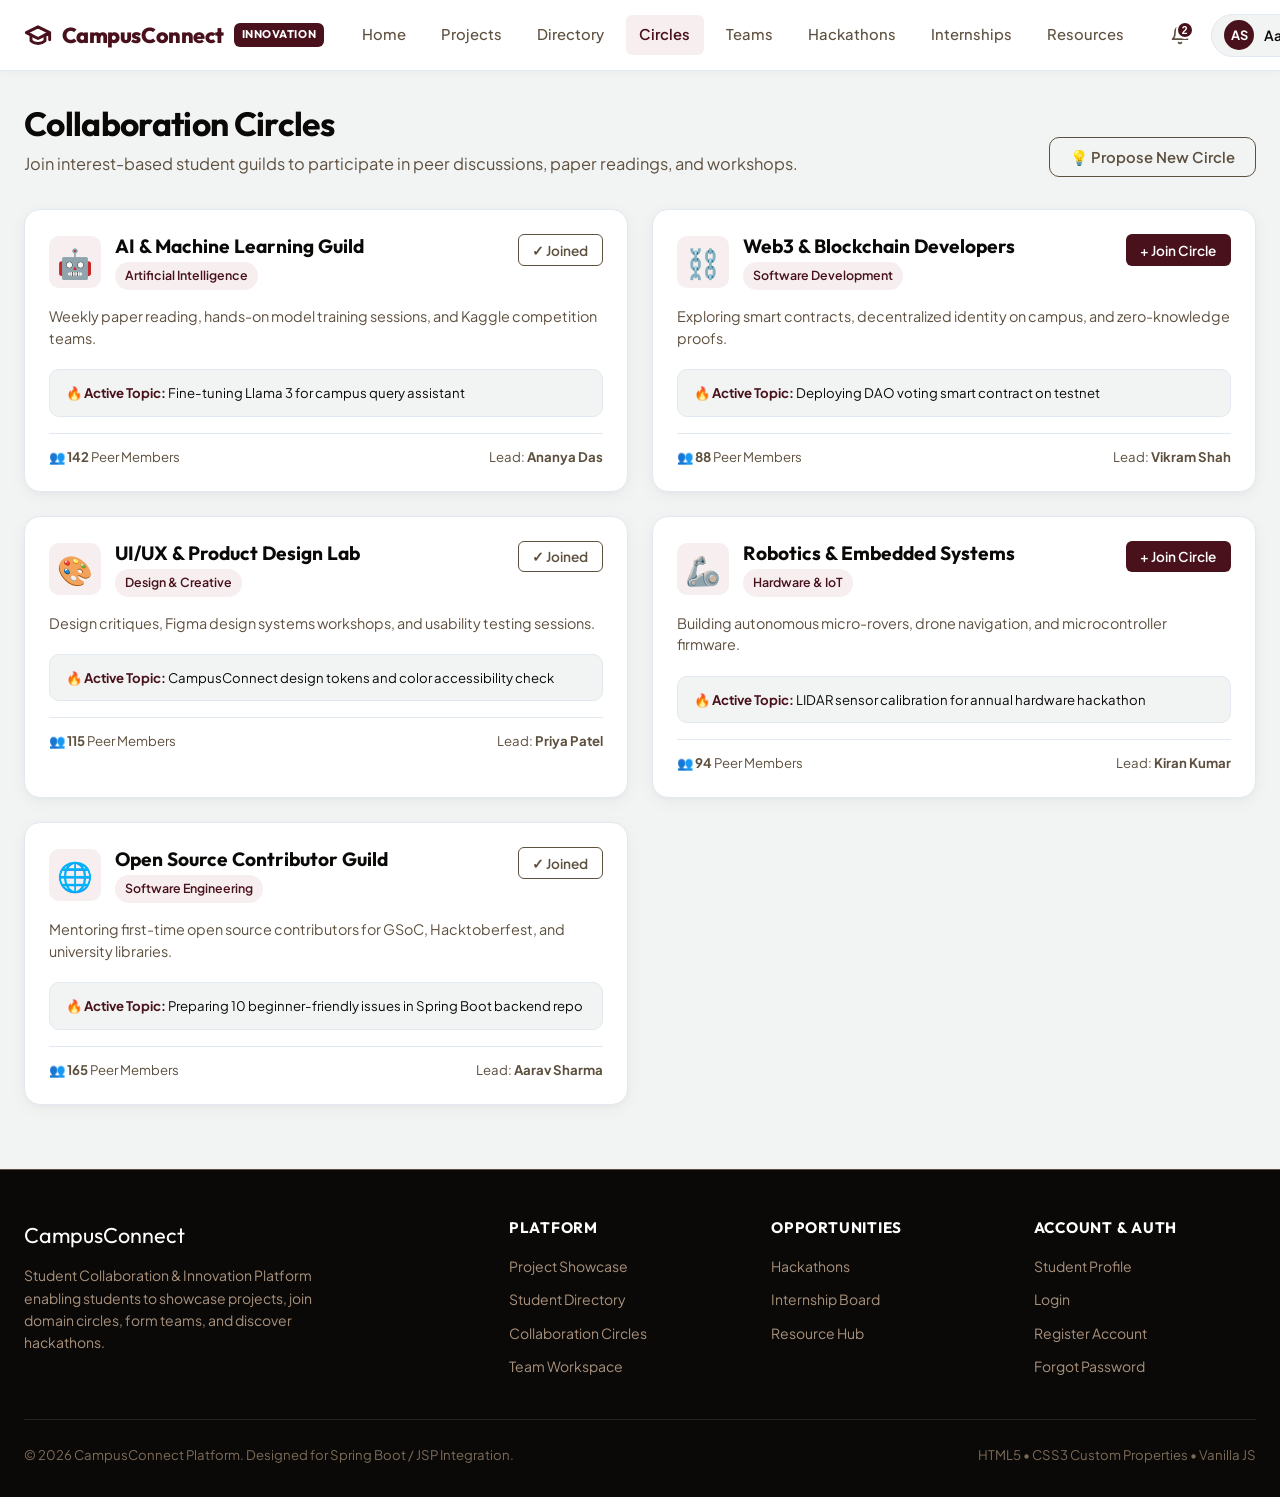
==== frontend/circles.html @ 6ef36823 "feat: initialize CampusConnect frontend project - Set up React with Vite, Tailwind CSS, and TypeScri" ====
<!DOCTYPE html>
<html lang="en">
<head>
  <meta charset="UTF-8">
  <meta name="viewport" content="width=device-width, initial-scale=1.0">
  <title>Collaboration Circles – CampusConnect</title>
  <link rel="stylesheet" href="css/styles.css">
  <style>
    .circle-card-header {
      display: flex;
      justify-content: space-between;
      align-items: flex-start;
      margin-bottom: 1rem;
    }
    .circle-icon-box {
      width: 52px;
      height: 52px;
      border-radius: var(--radius-md);
      background-color: var(--night-bordeaux-light);
      display: flex;
      align-items: center;
      justify-content: center;
      font-size: 1.8rem;
    }
  </style>
</head>
<body>

  <!-- Main Navigation Header -->
  <div id="main-nav"></div>

  <!-- Main Content Container -->
  <main class="main-content">

    <div class="page-header">
      <div>
        <h1 class="page-title">Collaboration Circles</h1>
        <p class="page-subtitle">Join interest-based student guilds to participate in peer discussions, paper readings, and workshops.</p>
      </div>
      <button class="btn btn-outline" onclick="showToast('Guild creation proposals are submitted to Faculty Mentors.', 'info')">
        💡 Propose New Circle
      </button>
    </div>

    <!-- Circles Grid -->
    <div class="grid grid-cols-2" id="circles-grid">
      <!-- Populated via JS -->
    </div>

  </main>

  <!-- Footer -->
  <div id="main-footer"></div>

  <!-- JavaScript dependencies -->
  <script src="js/mock-data.js"></script>
  <script src="js/main.js"></script>
  <script>
    let circlesList = getStoredData("circles", MOCK_DATA.circles);

    document.addEventListener("DOMContentLoaded", () => {
      renderCircles();
    });

    function renderCircles() {
      const grid = document.getElementById("circles-grid");
      if (!grid) return;

      grid.innerHTML = circlesList.map(c => `
        <div class="card card-interactive" data-circle-id="${c.id}">
          <div class="circle-card-header">
            <div style="display: flex; align-items: center; gap: 0.85rem;">
              <div class="circle-icon-box">${c.icon}</div>
              <div>
                <h3 style="font-size: 1.2rem; margin-bottom: 0.2rem;">${c.name}</h3>
                <span class="badge badge-bordeaux">${c.category}</span>
              </div>
            </div>
            <button class="btn btn-sm ${c.joined ? 'btn-outline' : 'btn-primary'}" onclick="toggleCircleJoin('${c.id}')">
              ${c.joined ? '✓ Joined' : '+ Join Circle'}
            </button>
          </div>

          <p style="color: var(--stone-brown); font-size: 0.9rem; margin-bottom: 1.25rem; line-height: 1.5;">
            ${c.description}
          </p>

          <div style="background-color: var(--white-smoke); border: 1px solid var(--border-color); padding: 0.75rem 1rem; border-radius: var(--radius-md); margin-bottom: 1rem; font-size: 0.825rem;">
            <strong style="color: var(--night-bordeaux);">🔥 Active Topic:</strong> ${c.activeDiscussions}
          </div>

          <div style="display: flex; justify-content: space-between; align-items: center; border-top: 1px solid var(--border-color); padding-top: 0.75rem; font-size: 0.825rem; color: var(--stone-brown);">
            <span>👥 <strong>${c.membersCount}</strong> Peer Members</span>
            <span>Lead: <strong>${c.leadName}</strong></span>
          </div>
        </div>
      `).join('');
    }

    function toggleCircleJoin(circleId) {
      const target = circlesList.find(c => c.id === circleId);
      if (target) {
        target.joined = !target.joined;
        if (target.joined) {
          target.membersCount += 1;
          showToast(`Joined ${target.name}!`, "success");
        } else {
          target.membersCount -= 1;
          showToast(`Left ${target.name}.`, "info");
        }
        setStoredData("circles", circlesList);
        renderCircles();
      }
    }
  </script>
</body>
</html>
---- frontend/css/styles.css ----
/* CampusConnect Global Stylesheet */
@import url('https://fonts.googleapis.com/css2?family=Outfit:wght@400;500;600;700;800&family=Plus+Jakarta+Sans:wght@400;500;600;700&display=swap');

:root {
  --black: #0a0908;
  --night-bordeaux: #49111c;
  --night-bordeaux-hover: #5d1724;
  --night-bordeaux-light: #f6eeef;
  --white-smoke: #f2f4f3;
  --dusty-taupe: #a9927d;
  --dusty-taupe-light: #e8e1d9;
  --stone-brown: #5e503f;
  --stone-brown-light: #7c6b57;
  --white: #ffffff;
  
  --border-color: #e2e8f0;
  --card-shadow: 0 4px 20px -2px rgba(10, 9, 8, 0.05), 0 2px 6px -1px rgba(10, 9, 8, 0.03);
  --card-shadow-hover: 0 12px 28px -4px rgba(73, 17, 28, 0.12), 0 4px 12px -2px rgba(10, 9, 8, 0.06);
  --radius-sm: 6px;
  --radius-md: 10px;
  --radius-lg: 16px;
  --radius-full: 9999px;
  
  --font-heading: 'Outfit', -apple-system, BlinkMacSystemFont, sans-serif;
  --font-body: 'Plus Jakarta Sans', -apple-system, BlinkMacSystemFont, sans-serif;
}

* {
  box-sizing: border-box;
  margin: 0;
  padding: 0;
}

body {
  font-family: var(--font-body);
  background-color: var(--white-smoke);
  color: var(--black);
  line-height: 1.6;
  min-height: 100vh;
  display: flex;
  flex-direction: column;
}

/* Typography */
h1, h2, h3, h4, h5, h6 {
  font-family: var(--font-heading);
  color: var(--black);
  line-height: 1.25;
  font-weight: 700;
}

a {
  color: var(--night-bordeaux);
  text-decoration: none;
  transition: color 0.2s ease;
}

a:hover {
  color: var(--night-bordeaux-hover);
}

/* Header & Navigation */
.navbar {
  background-color: var(--white);
  border-bottom: 1px solid var(--border-color);
  position: sticky;
  top: 0;
  z-index: 1000;
  box-shadow: 0 2px 10px rgba(10, 9, 8, 0.03);
}

.nav-container {
  max-width: 1280px;
  margin: 0 auto;
  padding: 0.85rem 1.5rem;
  display: flex;
  align-items: center;
  justify-content: space-between;
  gap: 1.5rem;
}

.brand-logo {
  display: flex;
  align-items: center;
  gap: 0.6rem;
  font-family: var(--font-heading);
  font-size: 1.35rem;
  font-weight: 800;
  color: var(--night-bordeaux);
  letter-spacing: -0.02em;
}

.brand-badge {
  background-color: var(--night-bordeaux);
  color: var(--white);
  padding: 0.2rem 0.5rem;
  border-radius: var(--radius-sm);
  font-size: 0.7rem;
  font-weight: 700;
  text-transform: uppercase;
  letter-spacing: 0.05em;
}

.nav-menu {
  display: flex;
  align-items: center;
  gap: 0.5rem;
  list-style: none;
}

.nav-link {
  padding: 0.5rem 0.85rem;
  color: var(--stone-brown);
  font-weight: 500;
  font-size: 0.925rem;
  border-radius: var(--radius-sm);
  transition: all 0.2s ease;
  display: flex;
  align-items: center;
  gap: 0.4rem;
}

.nav-link:hover, .nav-link.active {
  color: var(--night-bordeaux);
  background-color: var(--night-bordeaux-light);
  font-weight: 600;
}

.nav-actions {
  display: flex;
  align-items: center;
  gap: 0.85rem;
}

/* Buttons */
.btn {
  display: inline-flex;
  align-items: center;
  justify-content: center;
  gap: 0.5rem;
  padding: 0.6rem 1.25rem;
  font-size: 0.925rem;
  font-weight: 600;
  border-radius: var(--radius-md);
  border: 1px solid transparent;
  cursor: pointer;
  transition: all 0.2s ease;
  font-family: var(--font-body);
  white-space: nowrap;
}

.btn-sm {
  padding: 0.4rem 0.85rem;
  font-size: 0.85rem;
  border-radius: var(--radius-sm);
}

.btn-lg {
  padding: 0.85rem 1.75rem;
  font-size: 1.05rem;
  border-radius: var(--radius-md);
}

.btn-primary {
  background-color: var(--night-bordeaux);
  color: var(--white);
}

.btn-primary:hover {
  background-color: var(--night-bordeaux-hover);
  box-shadow: 0 4px 12px rgba(73, 17, 28, 0.25);
  color: var(--white);
}

.btn-secondary {
  background-color: var(--dusty-taupe);
  color: var(--black);
}

.btn-secondary:hover {
  background-color: #98826e;
  color: var(--black);
}

.btn-outline {
  background-color: transparent;
  border-color: var(--stone-brown);
  color: var(--stone-brown);
}

.btn-outline:hover {
  border-color: var(--night-bordeaux);
  color: var(--night-bordeaux);
  background-color: var(--night-bordeaux-light);
}

.btn-ghost {
  background-color: transparent;
  color: var(--stone-brown);
}

.btn-ghost:hover {
  background-color: rgba(169, 146, 125, 0.15);
  color: var(--black);
}

/* Notification Dropdown & Icon */
.notification-trigger {
  position: relative;
  background: transparent;
  border: none;
  cursor: pointer;
  padding: 0.5rem;
  border-radius: var(--radius-full);
  color: var(--stone-brown);
  transition: all 0.2s ease;
  display: flex;
  align-items: center;
  justify-content: center;
}

.notification-trigger:hover {
  background-color: var(--night-bordeaux-light);
  color: var(--night-bordeaux);
}

.badge-dot {
  position: absolute;
  top: 4px;
  right: 4px;
  background-color: var(--night-bordeaux);
  color: var(--white);
  border: 2px solid var(--white);
  font-size: 0.65rem;
  font-weight: 700;
  width: 18px;
  height: 18px;
  border-radius: var(--radius-full);
  display: flex;
  align-items: center;
  justify-content: center;
}

.dropdown-menu {
  position: absolute;
  top: calc(100% + 0.5rem);
  right: 0;
  width: 360px;
  background-color: var(--white);
  border: 1px solid var(--border-color);
  border-radius: var(--radius-lg);
  box-shadow: 0 10px 30px rgba(10, 9, 8, 0.12);
  display: none;
  z-index: 1010;
  overflow: hidden;
}

.dropdown-menu.show {
  display: block;
}

.dropdown-header {
  padding: 1rem;
  background-color: var(--white-smoke);
  border-bottom: 1px solid var(--border-color);
  display: flex;
  justify-content: space-between;
  align-items: center;
}

.dropdown-header h4 {
  font-size: 0.95rem;
  color: var(--black);
}

.dropdown-body {
  max-height: 360px;
  overflow-y: auto;
}

.notification-item {
  padding: 0.85rem 1rem;
  border-bottom: 1px solid var(--border-color);
  display: flex;
  gap: 0.75rem;
  cursor: pointer;
  transition: background-color 0.2s ease;
}

.notification-item:hover {
  background-color: var(--white-smoke);
}

.notification-item.unread {
  background-color: var(--night-bordeaux-light);
}

.notification-icon {
  width: 36px;
  height: 36px;
  border-radius: var(--radius-full);
  background-color: var(--dusty-taupe-light);
  color: var(--stone-brown);
  display: flex;
  align-items: center;
  justify-content: center;
  flex-shrink: 0;
}

.notification-content {
  flex: 1;
}

.notification-text {
  font-size: 0.85rem;
  color: var(--black);
  line-height: 1.4;
}

.notification-time {
  font-size: 0.75rem;
  color: var(--stone-brown);
  margin-top: 0.25rem;
}

/* User Profile Avatar Pill in Nav */
.user-pill {
  display: flex;
  align-items: center;
  gap: 0.6rem;
  padding: 0.35rem 0.75rem;
  background-color: var(--white-smoke);
  border: 1px solid var(--border-color);
  border-radius: var(--radius-full);
  cursor: pointer;
  transition: all 0.2s ease;
}

.user-pill:hover {
  border-color: var(--dusty-taupe);
  background-color: var(--white);
}

.user-avatar {
  width: 30px;
  height: 30px;
  border-radius: var(--radius-full);
  background-color: var(--night-bordeaux);
  color: var(--white);
  font-weight: 700;
  font-size: 0.8rem;
  display: flex;
  align-items: center;
  justify-content: center;
}

.user-name {
  font-size: 0.875rem;
  font-weight: 600;
  color: var(--black);
}

/* Main Layout Wrapper */
.main-content {
  flex: 1;
  padding: 2rem 1.5rem 4rem;
  max-width: 1280px;
  width: 100%;
  margin: 0 auto;
}

/* Page Header Banner */
.page-header {
  margin-bottom: 2rem;
  display: flex;
  justify-content: space-between;
  align-items: flex-end;
  gap: 1rem;
  flex-wrap: wrap;
}

.page-title {
  font-size: 2.1rem;
  color: var(--black);
  letter-spacing: -0.02em;
}

.page-subtitle {
  color: var(--stone-brown);
  font-size: 1.025rem;
  margin-top: 0.35rem;
}

/* Cards & Grids */
.card {
  background-color: var(--white);
  border: 1px solid var(--border-color);
  border-radius: var(--radius-lg);
  padding: 1.5rem;
  box-shadow: var(--card-shadow);
  transition: transform 0.2s ease, box-shadow 0.2s ease;
}

.card-interactive:hover {
  transform: translateY(-3px);
  box-shadow: var(--card-shadow-hover);
  border-color: var(--dusty-taupe);
}

.grid {
  display: grid;
  gap: 1.5rem;
}

.grid-cols-1 { grid-template-columns: repeat(1, 1fr); }
.grid-cols-2 { grid-template-columns: repeat(2, 1fr); }
.grid-cols-3 { grid-template-columns: repeat(3, 1fr); }
.grid-cols-4 { grid-template-columns: repeat(4, 1fr); }

@media (max-width: 1024px) {
  .grid-cols-4 { grid-template-columns: repeat(2, 1fr); }
  .grid-cols-3 { grid-template-columns: repeat(2, 1fr); }
}

@media (max-width: 640px) {
  .grid-cols-4, .grid-cols-3, .grid-cols-2 { grid-template-columns: 1fr; }
}

/* Badges & Chips */
.badge {
  display: inline-flex;
  align-items: center;
  gap: 0.35rem;
  padding: 0.25rem 0.65rem;
  border-radius: var(--radius-full);
  font-size: 0.775rem;
  font-weight: 600;
  text-transform: capitalize;
}

.badge-bordeaux {
  background-color: var(--night-bordeaux-light);
  color: var(--night-bordeaux);
}

.badge-taupe {
  background-color: var(--dusty-taupe-light);
  color: var(--stone-brown);
}

.badge-stone {
  background-color: rgba(94, 80, 63, 0.1);
  color: var(--stone-brown);
}

.badge-dark {
  background-color: var(--black);
  color: var(--white);
}

/* Form Controls */
.form-group {
  margin-bottom: 1.25rem;
}

.form-label {
  display: block;
  font-size: 0.875rem;
  font-weight: 600;
  color: var(--black);
  margin-bottom: 0.4rem;
}

.form-control, .form-select {
  width: 100%;
  padding: 0.65rem 0.9rem;
  font-size: 0.925rem;
  font-family: var(--font-body);
  color: var(--black);
  background-color: var(--white);
  border: 1px solid var(--border-color);
  border-radius: var(--radius-md);
  transition: all 0.2s ease;
}

.form-control:focus, .form-select:focus {
  outline: none;
  border-color: var(--night-bordeaux);
  box-shadow: 0 0 0 3px rgba(73, 17, 28, 0.12);
}

textarea.form-control {
  min-height: 100px;
  resize: vertical;
}

/* Filter Bar */
.filter-bar {
  background-color: var(--white);
  border: 1px solid var(--border-color);
  border-radius: var(--radius-lg);
  padding: 1.25rem;
  margin-bottom: 2rem;
  display: flex;
  gap: 1rem;
  align-items: center;
  flex-wrap: wrap;
  box-shadow: var(--card-shadow);
}

.search-input-wrapper {
  position: relative;
  flex: 1;
  min-width: 240px;
}

.search-input-wrapper svg {
  position: absolute;
  left: 0.85rem;
  top: 50%;
  transform: translateY(-50%);
  color: var(--stone-brown);
}

.search-input-wrapper .form-control {
  padding-left: 2.5rem;
}

/* Tabs */
.tabs-nav {
  display: flex;
  gap: 0.5rem;
  border-bottom: 2px solid var(--border-color);
  margin-bottom: 1.5rem;
  overflow-x: auto;
}

.tab-btn {
  padding: 0.75rem 1.25rem;
  background: none;
  border: none;
  border-bottom: 3px solid transparent;
  font-family: var(--font-body);
  font-size: 0.95rem;
  font-weight: 600;
  color: var(--stone-brown);
  cursor: pointer;
  transition: all 0.2s ease;
  margin-bottom: -2px;
  white-space: nowrap;
  display: flex;
  align-items: center;
  gap: 0.5rem;
}

.tab-btn:hover {
  color: var(--night-bordeaux);
}

.tab-btn.active {
  color: var(--night-bordeaux);
  border-bottom-color: var(--night-bordeaux);
}

.tab-content {
  display: none;
}

.tab-content.active {
  display: block;
}

/* Modal Dialog */
.modal-backdrop {
  position: fixed;
  top: 0;
  left: 0;
  width: 100vw;
  height: 100vh;
  background-color: rgba(10, 9, 8, 0.6);
  backdrop-filter: blur(4px);
  z-index: 2000;
  display: none;
  align-items: center;
  justify-content: center;
  padding: 1.5rem;
}

.modal-backdrop.show {
  display: flex;
}

.modal-dialog {
  background-color: var(--white);
  border-radius: var(--radius-lg);
  max-width: 600px;
  width: 100%;
  max-height: 90vh;
  overflow-y: auto;
  box-shadow: 0 20px 40px rgba(10, 9, 8, 0.2);
  border: 1px solid var(--border-color);
}

.modal-header {
  padding: 1.25rem 1.5rem;
  border-bottom: 1px solid var(--border-color);
  display: flex;
  justify-content: space-between;
  align-items: center;
}

.modal-title {
  font-size: 1.25rem;
  color: var(--black);
}

.modal-close {
  background: none;
  border: none;
  font-size: 1.5rem;
  color: var(--stone-brown);
  cursor: pointer;
  line-height: 1;
}

.modal-body {
  padding: 1.5rem;
}

.modal-footer {
  padding: 1rem 1.5rem;
  border-top: 1px solid var(--border-color);
  display: flex;
  justify-content: flex-end;
  gap: 0.75rem;
  background-color: var(--white-smoke);
}

/* File Drag & Drop Zone */
.dropzone {
  border: 2px dashed var(--dusty-taupe);
  border-radius: var(--radius-lg);
  padding: 2rem;
  text-align: center;
  background-color: var(--night-bordeaux-light);
  cursor: pointer;
  transition: all 0.2s ease;
}

.dropzone:hover {
  border-color: var(--night-bordeaux);
  background-color: rgba(73, 17, 28, 0.08);
}

.dropzone-icon {
  font-size: 2rem;
  color: var(--night-bordeaux);
  margin-bottom: 0.5rem;
}

/* Toast Notification */
.toast-container {
  position: fixed;
  bottom: 2rem;
  right: 2rem;
  z-index: 3000;
  display: flex;
  flex-direction: column;
  gap: 0.75rem;
}

.toast {
  background-color: var(--black);
  color: var(--white);
  padding: 0.85rem 1.25rem;
  border-radius: var(--radius-md);
  box-shadow: 0 10px 25px rgba(10, 9, 8, 0.2);
  display: flex;
  align-items: center;
  gap: 0.75rem;
  font-size: 0.9rem;
  animation: slideIn 0.3s ease forwards;
}

@keyframes slideIn {
  from { transform: translateX(100%); opacity: 0; }
  to { transform: translateX(0); opacity: 1; }
}

/* Footer */
.footer {
  background-color: var(--black);
  color: var(--white-smoke);
  padding: 3rem 1.5rem 2rem;
  border-top: 1px solid var(--stone-brown);
  margin-top: auto;
}

.footer-container {
  max-width: 1280px;
  margin: 0 auto;
  display: grid;
  grid-template-columns: 2fr repeat(3, 1fr);
  gap: 2.5rem;
}

@media (max-width: 768px) {
  .footer-container {
    grid-template-columns: 1fr;
  }
}

.footer-brand {
  display: flex;
  flex-direction: column;
  gap: 0.75rem;
}

.footer-title {
  color: var(--white);
  font-family: var(--font-heading);
  font-size: 1.35rem;
}

.footer-desc {
  color: var(--dusty-taupe);
  font-size: 0.875rem;
  max-width: 320px;
}

.footer-col h5 {
  color: var(--white);
  font-size: 0.95rem;
  margin-bottom: 1rem;
  text-transform: uppercase;
  letter-spacing: 0.05em;
}

.footer-links {
  list-style: none;
  display: flex;
  flex-direction: column;
  gap: 0.5rem;
}

.footer-links a {
  color: var(--dusty-taupe);
  font-size: 0.875rem;
}

.footer-links a:hover {
  color: var(--white);
}

.footer-bottom {
  max-width: 1280px;
  margin: 2.5rem auto 0;
  padding-top: 1.5rem;
  border-top: 1px solid rgba(169, 146, 125, 0.2);
  display: flex;
  justify-content: space-between;
  align-items: center;
  font-size: 0.825rem;
  color: var(--stone-brown-light);
}

/* Responsive Navbar Toggle */
.mobile-toggle {
  display: none;
  background: none;
  border: none;
  font-size: 1.5rem;
  color: var(--black);
  cursor: pointer;
}

@media (max-width: 900px) {
  .mobile-toggle { display: block; }
  .nav-menu {
    display: none;
    position: absolute;
    top: 100%;
    left: 0;
    width: 100%;
    background-color: var(--white);
    flex-direction: column;
    padding: 1rem;
    border-bottom: 1px solid var(--border-color);
    box-shadow: 0 10px 20px rgba(0,0,0,0.05);
  }
  .nav-menu.show { display: flex; }
}
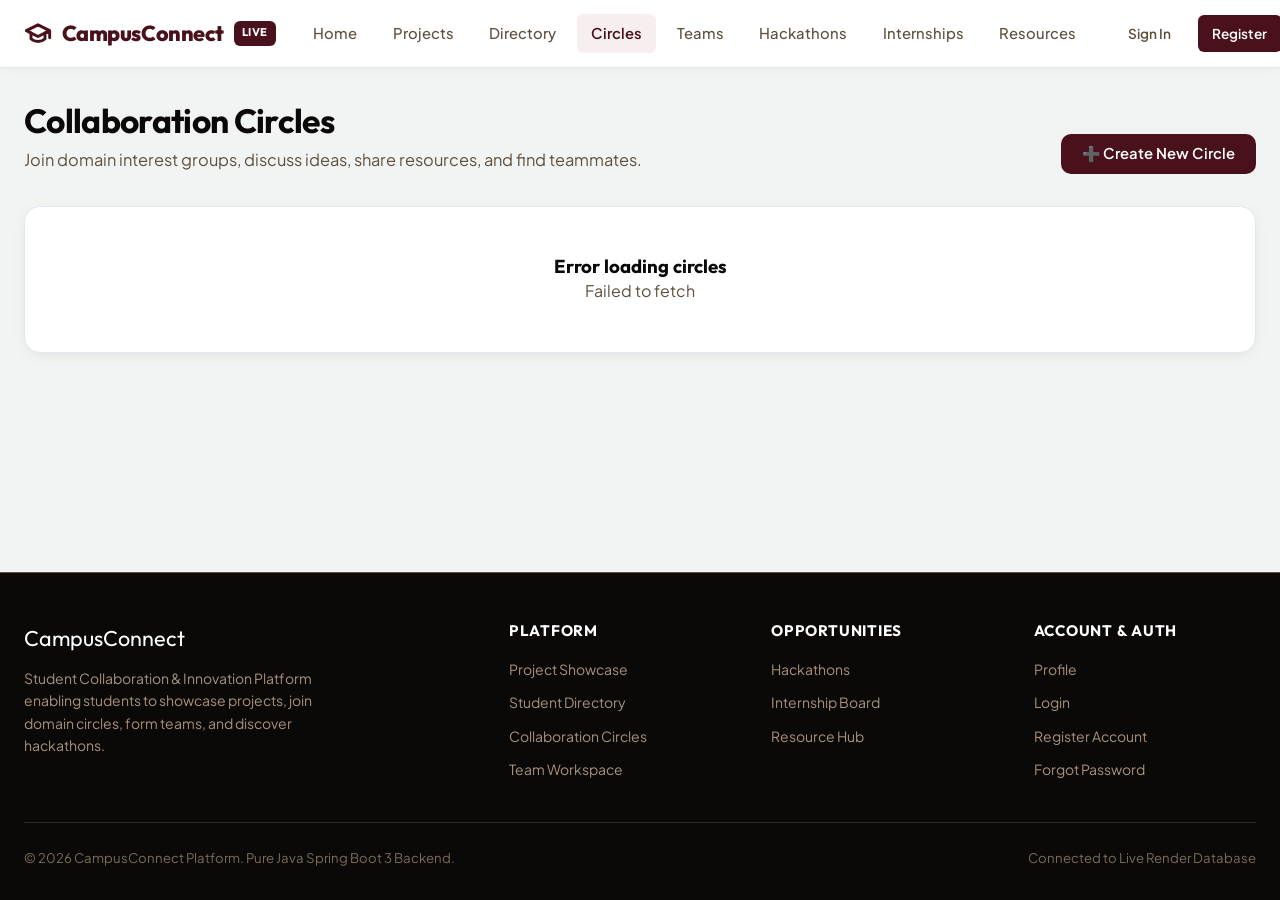
==== commit 262f668e: "fix: complete functional pass - logout button, notifications, real profile, hackathon teams, real do" ====
--- a/frontend/circles.html
+++ b/frontend/circles.html
@@ -5,24 +5,6 @@
   <meta name="viewport" content="width=device-width, initial-scale=1.0">
   <title>Collaboration Circles – CampusConnect</title>
   <link rel="stylesheet" href="css/styles.css">
-  <style>
-    .circle-card-header {
-      display: flex;
-      justify-content: space-between;
-      align-items: flex-start;
-      margin-bottom: 1rem;
-    }
-    .circle-icon-box {
-      width: 52px;
-      height: 52px;
-      border-radius: var(--radius-md);
-      background-color: var(--night-bordeaux-light);
-      display: flex;
-      align-items: center;
-      justify-content: center;
-      font-size: 1.8rem;
-    }
-  </style>
 </head>
 <body>
 
@@ -35,81 +17,170 @@
     <div class="page-header">
       <div>
         <h1 class="page-title">Collaboration Circles</h1>
-        <p class="page-subtitle">Join interest-based student guilds to participate in peer discussions, paper readings, and workshops.</p>
+        <p class="page-subtitle">Join domain interest groups, discuss ideas, share resources, and find teammates.</p>
       </div>
-      <button class="btn btn-outline" onclick="showToast('Guild creation proposals are submitted to Faculty Mentors.', 'info')">
-        💡 Propose New Circle
+      <button class="btn btn-primary" onclick="openCreateCircleModal()">
+        ➕ Create New Circle
       </button>
     </div>
 
     <!-- Circles Grid -->
     <div class="grid grid-cols-2" id="circles-grid">
-      <!-- Populated via JS -->
+      <div style="grid-column: span 2; text-align: center; padding: 3rem; color: var(--stone-brown);">
+        Loading circles...
+      </div>
     </div>
 
   </main>
+
+  <!-- Create Circle Modal -->
+  <div class="modal-backdrop" id="create-circle-modal">
+    <div class="modal-dialog">
+      <div class="modal-header">
+        <h3 class="modal-title">Create Domain Circle</h3>
+        <button class="modal-close" data-modal-close>&times;</button>
+      </div>
+      <form onsubmit="handleCreateCircle(event)">
+        <div class="modal-body">
+          <div class="form-group">
+            <label class="form-label" for="circle-name">Circle Name *</label>
+            <input type="text" id="circle-name" class="form-control" placeholder="e.g. Autonomous Robotics Guild" required>
+          </div>
+
+          <div class="form-group">
+            <label class="form-label" for="circle-cat">Category *</label>
+            <select id="circle-cat" class="form-select" required>
+              <option value="Technology">Technology & Engineering</option>
+              <option value="AI & Data">AI & Data Science</option>
+              <option value="Design">Creative & UI/UX Design</option>
+              <option value="Entrepreneurship">Entrepreneurship & Startups</option>
+              <option value="Open Source">Open Source & Community</option>
+            </select>
+          </div>
+
+          <div class="form-group">
+            <label class="form-label" for="circle-desc">Description *</label>
+            <textarea id="circle-desc" class="form-control" rows="3" placeholder="Describe the purpose and activities of this circle..." required></textarea>
+          </div>
+        </div>
+        <div class="modal-footer">
+          <button type="button" class="btn btn-outline" data-modal-close>Cancel</button>
+          <button type="submit" id="circle-submit-btn" class="btn btn-primary">Create Circle</button>
+        </div>
+      </form>
+    </div>
+  </div>
 
   <!-- Footer -->
   <div id="main-footer"></div>
 
   <!-- JavaScript dependencies -->
-  <script src="js/mock-data.js"></script>
+  <script src="js/config.js"></script>
   <script src="js/main.js"></script>
   <script>
-    let circlesList = getStoredData("circles", MOCK_DATA.circles);
+    let circlesList = [];
 
     document.addEventListener("DOMContentLoaded", () => {
-      renderCircles();
+      loadCircles();
     });
 
-    function renderCircles() {
+    async function loadCircles() {
+      try {
+        circlesList = await apiGet("/api/circles");
+        renderCircles(circlesList);
+      } catch (err) {
+        document.getElementById("circles-grid").innerHTML = `
+          <div class="card" style="grid-column: span 2; text-align: center; padding: 3rem;">
+            <h3>Error loading circles</h3>
+            <p style="color: var(--stone-brown);">${err.message}</p>
+          </div>
+        `;
+      }
+    }
+
+    function renderCircles(list) {
       const grid = document.getElementById("circles-grid");
       if (!grid) return;
 
-      grid.innerHTML = circlesList.map(c => `
-        <div class="card card-interactive" data-circle-id="${c.id}">
-          <div class="circle-card-header">
-            <div style="display: flex; align-items: center; gap: 0.85rem;">
-              <div class="circle-icon-box">${c.icon}</div>
-              <div>
-                <h3 style="font-size: 1.2rem; margin-bottom: 0.2rem;">${c.name}</h3>
-                <span class="badge badge-bordeaux">${c.category}</span>
-              </div>
-            </div>
-            <button class="btn btn-sm ${c.joined ? 'btn-outline' : 'btn-primary'}" onclick="toggleCircleJoin('${c.id}')">
-              ${c.joined ? '✓ Joined' : '+ Join Circle'}
-            </button>
+      if (!list || list.length === 0) {
+        grid.innerHTML = `<div class="card" style="grid-column: span 2; text-align: center; padding: 3rem;">
+          <h3>No circles found</h3>
+          <p style="color: var(--stone-brown);">Create the first campus circle!</p>
+        </div>`;
+        return;
+      }
+
+      grid.innerHTML = list.map(c => `
+        <div class="card card-interactive" data-circle-id="${c.id}" style="display: flex; flex-direction: column;">
+          <div style="display: flex; justify-content: space-between; align-items: flex-start; margin-bottom: 0.75rem;">
+            <span class="badge badge-bordeaux">${c.category || 'General'}</span>
+            <span style="font-size: 0.85rem; font-weight: 700; color: var(--night-bordeaux);">👥 ${c.memberCount || 1} Members</span>
+          </div>
+
+          <div style="display: flex; align-items: center; gap: 0.75rem; margin-bottom: 0.75rem;">
+            <div style="font-size: 1.75rem;">${c.icon || '⚡'}</div>
+            <h3 style="font-size: 1.25rem; color: var(--black);">${c.name}</h3>
           </div>
 
           <p style="color: var(--stone-brown); font-size: 0.9rem; margin-bottom: 1.25rem; line-height: 1.5;">
             ${c.description}
           </p>
 
-          <div style="background-color: var(--white-smoke); border: 1px solid var(--border-color); padding: 0.75rem 1rem; border-radius: var(--radius-md); margin-bottom: 1rem; font-size: 0.825rem;">
-            <strong style="color: var(--night-bordeaux);">🔥 Active Topic:</strong> ${c.activeDiscussions}
-          </div>
-
-          <div style="display: flex; justify-content: space-between; align-items: center; border-top: 1px solid var(--border-color); padding-top: 0.75rem; font-size: 0.825rem; color: var(--stone-brown);">
-            <span>👥 <strong>${c.membersCount}</strong> Peer Members</span>
-            <span>Lead: <strong>${c.leadName}</strong></span>
+          <div style="display: flex; justify-content: space-between; align-items: center; border-top: 1px solid var(--border-color); padding-top: 0.85rem; margin-top: auto;">
+            <span style="font-size: 0.825rem; color: var(--stone-brown);">Open Community</span>
+            <button class="btn btn-sm btn-primary" onclick="joinCircle('${c.id}', '${c.name}')">
+              Join Circle
+            </button>
           </div>
         </div>
       `).join('');
     }
 
-    function toggleCircleJoin(circleId) {
-      const target = circlesList.find(c => c.id === circleId);
-      if (target) {
-        target.joined = !target.joined;
-        if (target.joined) {
-          target.membersCount += 1;
-          showToast(`Joined ${target.name}!`, "success");
-        } else {
-          target.membersCount -= 1;
-          showToast(`Left ${target.name}.`, "info");
-        }
-        setStoredData("circles", circlesList);
-        renderCircles();
+    function openCreateCircleModal() {
+      if (!getAuthToken()) {
+        showToast("Please sign in to create a circle.", "info");
+        setTimeout(() => { window.location.href = "login.html"; }, 800);
+        return;
+      }
+      document.getElementById("create-circle-modal").classList.add("show");
+    }
+
+    async function handleCreateCircle(e) {
+      e.preventDefault();
+      const name = document.getElementById("circle-name").value.trim();
+      const category = document.getElementById("circle-cat").value;
+      const description = document.getElementById("circle-desc").value.trim();
+      const submitBtn = document.getElementById("circle-submit-btn");
+
+      submitBtn.disabled = true;
+      submitBtn.innerText = "Creating...";
+
+      try {
+        await apiPost("/api/circles", { name, category, description, icon: "🚀" });
+        document.getElementById("create-circle-modal").classList.remove("show");
+        showToast(`Circle '${name}' created!`, "success");
+        loadCircles();
+      } catch (err) {
+        showToast(err.message || "Failed to create circle", "error");
+      } finally {
+        submitBtn.disabled = false;
+        submitBtn.innerText = "Create Circle";
+      }
+    }
+
+    async function joinCircle(id, name) {
+      if (!getAuthToken()) {
+        showToast("Please sign in to join circles.", "info");
+        setTimeout(() => { window.location.href = "login.html"; }, 800);
+        return;
+      }
+
+      try {
+        await apiPost(`/api/circles/${id}/join`, {});
+        showToast(`You have joined ${name}!`, "success");
+        loadCircles();
+      } catch (err) {
+        showToast(err.message || "Failed to join circle", "info");
       }
     }
   </script>
